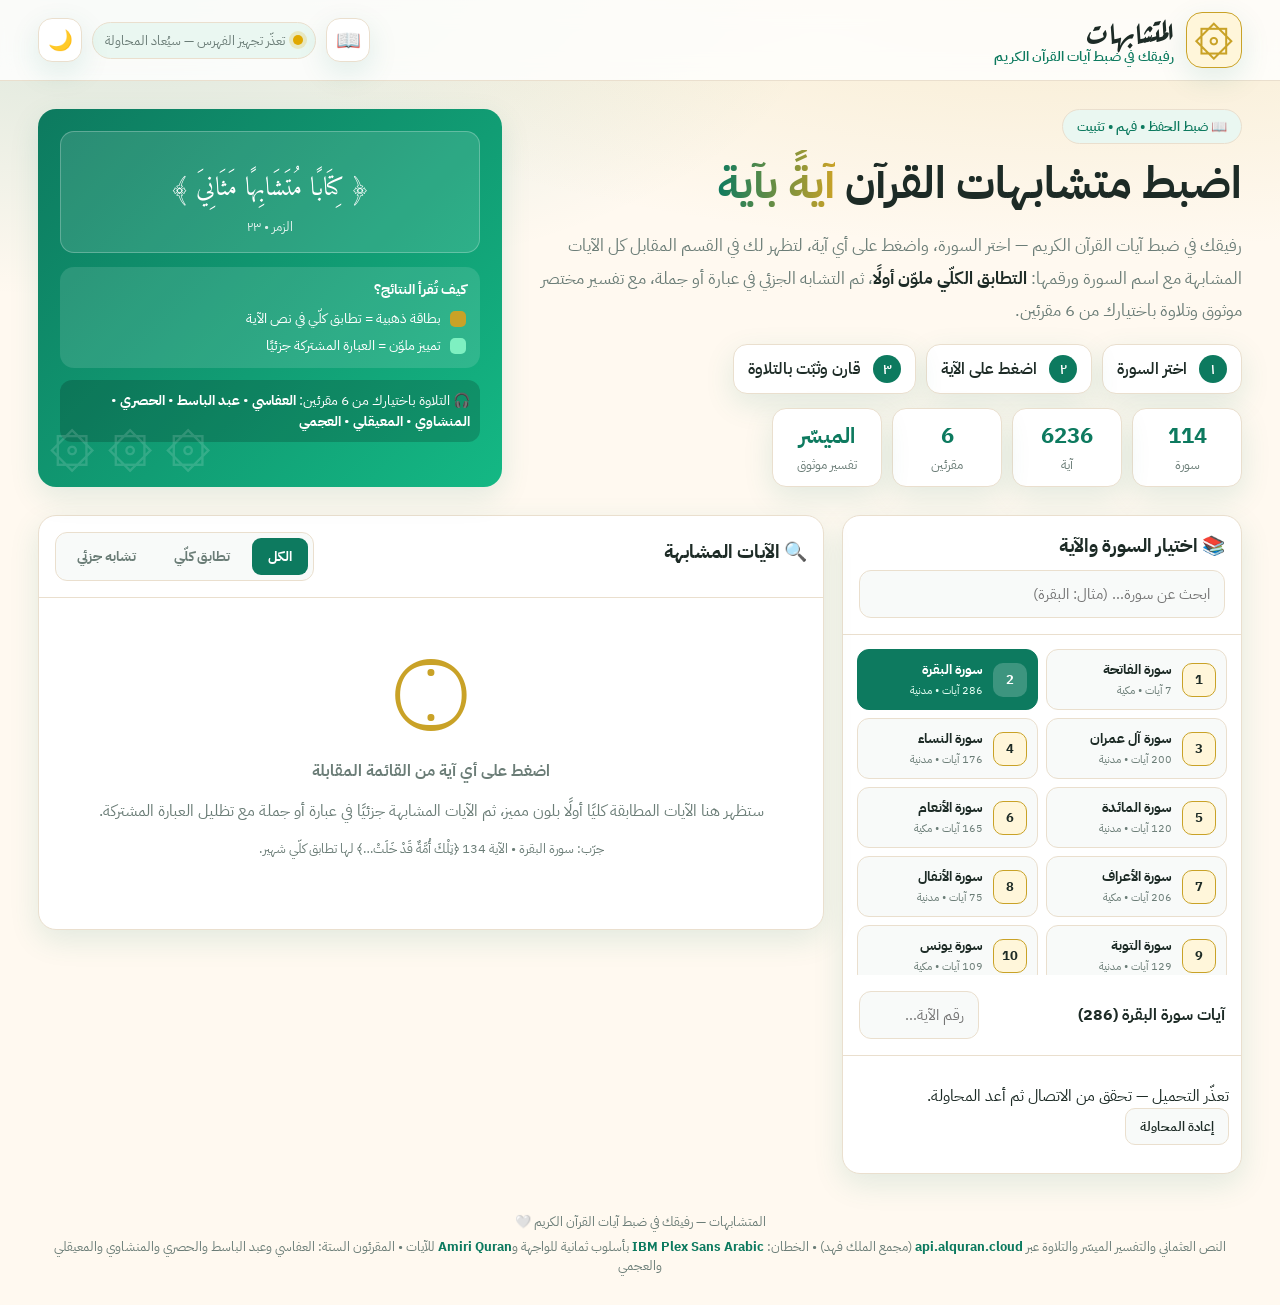
==== index.html @ 0a0112b9 "إضافة ملف manifeste للتثبيت على الهاتف (PWA) ودون Service Worker" ====
<!DOCTYPE html>
<html lang="ar" dir="rtl" data-theme="light">
<head>
<meta charset="UTF-8" />
<meta name="viewport" content="width=device-width, initial-scale=1.0" />
<title>المتشابهات | رفيقك في ضبط آيات القرآن الكريم</title>
<meta name="description" content="المتشابهات — رفيقك في ضبط آيات القرآن الكريم. اختر السورة والآية لعرض الآيات المتشابهة كليًا وجزئيًا مع التفسير المختصر والتلاوة." />
<link rel="preconnect" href="https://fonts.googleapis.com" />
<link rel="preconnect" href="https://fonts.gstatic.com" crossorigin />
<link href="https://fonts.googleapis.com/css2?family=IBM+Plex+Sans+Arabic:wght@300;400;500;600;700&family=Amiri+Quran&family=Aref+Ruqaa:wght@400;700&display=swap" rel="stylesheet" />
<link rel="stylesheet" href="styles.css" />
<link rel="icon" href="data:image/svg+xml,<svg xmlns='http://www.w3.org/2000/svg' viewBox='0 0 100 100'><text y='.9em' font-size='90'>۞</text></svg>" />
<link rel="manifest" href="manifest.json" />
<meta name="apple-mobile-web-app-capable" content="yes" />
<meta name="apple-mobile-web-app-status-bar-style" content="default" />
<meta name="apple-mobile-web-app-title" content="المتشابهات" />
<link rel="apple-touch-icon" sizes="180x180" href="data:image/svg+xml,%3Csvg xmlns='http://www.w3.org/2000/svg' viewBox='0 0 180 180'%3E%3Crect width='180' height='180' fill='%23FFF9F0'/%3E%3Ctext x='50%25' y='50%25' font-size='90' text-anchor='middle' dominant-baseline='central' fill='%230D7A5F' font-family='Amiri Quran, serif'%3E%D8%B5%D9%84%D9%89%3C/text%3E%3C/svg%3E" />
</head>
<body>

<header class="topbar">
  <div class="container topbar-inner">
    <div class="brand">
      <span class="brand-mark">۞</span>
      <div>
        <h1 class="brand-name">المتشابهات</h1>
        <p class="brand-tag">رفيقك في ضبط آيات القرآن الكريم</p>
      </div>
    </div>
    <div class="topbar-actions">
      <div class="dropdown">
        <button class="btn-icon dropdown-btn" aria-label="التفاسير" title="التفاسير">📖</button>
        <div class="dropdown-content">
          <a href="tafsir.html?tafsir=saadi" class="dropdown-item">📘 تفسير السعدي</a>
          <a href="tafsir.html?tafsir=baghawi" class="dropdown-item">📗 تفسير البغوي</a>
        </div>
      </div>
      <span id="corpusStatus" class="corpus-status" title="حالة فهرس المتشابهات">
        <span class="dot"></span><span id="corpusStatusText">جاري تجهيز الفهرس…</span>
      </span>
      <button id="themeToggle" class="btn-icon" aria-label="تبديل المظهر" title="ليلي / نهاري">
        <span id="themeIcon">🌙</span>
      </button>
    </div>
  </div>
</header>

<section class="hero">
  <div class="container hero-inner">
    <div class="hero-text">
      <span class="pill">📖 ضبط الحفظ • فهم • تثبيت</span>
      <h2>اضبط متشابهات القرآن <span class="grad">آيةً بآية</span></h2>
      <p class="hero-sub">رفيقك في ضبط آيات القرآن الكريم — اختر السورة، واضغط على أي آية، لتظهر لك في القسم المقابل كل الآيات المشابهة مع اسم السورة ورقمها: <b>التطابق الكلّي ملوّن أولًا</b>، ثم التشابه الجزئي في عبارة أو جملة، مع تفسير مختصر موثوق وتلاوة باختيارك من 6 مقرئين.</p>
      <div class="hero-steps">
        <div class="step"><span>١</span> اختر السورة</div>
        <div class="step"><span>٢</span> اضغط على الآية</div>
        <div class="step"><span>٣</span> قارن وثبّت بالتلاوة</div>
      </div>
      <div class="hero-stats">
        <div><b>114</b><small>سورة</small></div>
        <div><b>6236</b><small>آية</small></div>
        <div><b>6</b><small>مقرئين</small></div>
        <div><b>الميسّر</b><small>تفسير موثوق</small></div>
      </div>
    </div>
    <div class="hero-card">
      <div class="orn">﴿ كِتَابًا مُتَشَابِهًا مَثَانِيَ ﴾<small>الزمر • ٢٣</small></div>
      <div class="hero-hint">
        <b>كيف تُقرأ النتائج؟</b>
        <ul>
          <li><i class="lg-full"></i> بطاقة ذهبية = تطابق كلّي في نص الآية</li>
          <li><i class="lg-part"></i> تمييز ملوّن = العبارة المشتركة جزئيًا</li>
        </ul>
      </div>
      <div class="reciters-note">🎧 التلاوة باختيارك من 6 مقرئين: <b>العفاسي</b> • <b>عبد الباسط</b> • <b>الحصري</b> • <b>المنشاوي</b> • <b>المعيقلي</b> • <b>العجمي</b></div>
    </div>
  </div>
</section>

<main class="container layout">
  <!-- قسم الاختيار -->
  <aside class="panel select-panel">
    <div class="panel-head">
      <h3>📚 اختيار السورة والآية</h3>
      <input id="surahSearch" type="search" placeholder="ابحث عن سورة… (مثال: البقرة)" aria-label="بحث عن سورة" />
    </div>
    <div id="surahGrid" class="surah-grid" role="listbox" aria-label="السور"></div>
    <div class="ayah-head">
      <h4 id="ayahHeadTitle">آيات السورة</h4>
      <input id="ayahSearch" type="number" min="1" placeholder="رقم الآية…" aria-label="انتقال لرقم آية" />
    </div>
    <div id="ayahList" class="ayah-list"><p class="empty">اختر سورة لعرض آياتها…</p></div>
  </aside>

  <!-- القسم المقابل: النتائج -->
  <section class="panel result-panel">
    <div id="selectedCard" class="selected-card hidden"></div>

    <div class="result-head">
      <h3>🔍 الآيات المشابهة <small id="resultCount"></small></h3>
      <div class="tabs" role="tablist">
        <button class="tab active" data-filter="all">الكل</button>
        <button class="tab" data-filter="full">تطابق كلّي</button>
        <button class="tab" data-filter="partial">تشابه جزئي</button>
      </div>
    </div>

    <div id="loadingSimilar" class="loading hidden"><span class="spinner"></span> جاري استخراج المتشابهات…</div>

    <div id="emptyResult" class="empty-result">
      <div class="empty-art">۝</div>
      <p><b>اضغط على أي آية من القائمة المقابلة</b></p>
      <p class="muted">ستظهر هنا الآيات المطابقة كليًا أولًا بلون مميز، ثم الآيات المشابهة جزئيًا في عبارة أو جملة مع تظليل العبارة المشتركة.</p>
      <p class="muted small">جرّب: سورة البقرة • الآية 134 ﴿تِلْكَ أُمَّةٌ قَدْ خَلَتْ…﴾ لها تطابق كلّي شهير.</p>
    </div>

    <div id="fullSection" class="hidden">
      <h4 class="sec-title full">✦ تطابق كلّي <span id="fullCount" class="badge"></span></h4>
      <p class="sec-desc">آيات مطابقة تمامًا للآية المقصودة — انتبه لمواضعها (اسم السورة ورقم الآية).</p>
      <div id="fullList" class="cards"></div>
    </div>

    <div id="partialSection" class="hidden">
      <h4 class="sec-title part">◈ تشابه جزئي في عبارة أو جملة <span id="partialCount" class="badge"></span></h4>
      <p class="sec-desc">آيات تشترك مع الآية المقصودة في عبارة أو جملة — العبارة المشتركة <mark>مظللة بلون</mark>.</p>
      <div id="partialList" class="cards"></div>
    </div>
  </section>
</main>

<footer>
  <div class="container foot">
    <div>المتشابهات — رفيقك في ضبط آيات القرآن الكريم 🤍</div>
    <div class="sources">النص العثماني والتفسير الميسّر والتلاوة عبر <b>api.alquran.cloud</b> (مجمع الملك فهد) • الخطان: <b>IBM Plex Sans Arabic</b> بأسلوب ثمانية للواجهة و<b>Amiri Quran</b> للآيات • المقرئون الستة: العفاسي وعبد الباسط والحصري والمنشاوي والمعيقلي والعجمي</div>
  </div>
</footer>

<script src="app.js"></script>
</body>
</html>
---- styles.css ----
*{box-sizing:border-box}
:root{
  --radius:18px;
  --shadow:0 10px 30px rgba(13,122,95,.12);
}
html[data-theme="light"]{
  --bg:#FFF9F0; --bg2:#FFF3E0; --card:#FFFFFF; --card2:#F8FAF9;
  --text:#1d2b26; --muted:#6b7d77; --border:#eadfce;
  --primary:#0D7A5F; --primary2:#0a5f4b; --gold:#C9A227; --goldbg:#FFF6DA;
  --full-bg:linear-gradient(135deg,#FFF6DA,#FFEFC2); --full-border:#C9A227;
  --part-bg:#EFFAF6; --mark:#FFE08A; --mark-part:#BDEFD9;
  --hero1:#0D7A5F; --hero2:#14b884; --chip:#EAF7F1;
  --audio:#F1F8F5;
}
html[data-theme="dark"]{
  --bg:#0B1420; --bg2:#0F1D2E; --card:#142536; --card2:#0F1D2E;
  --text:#EDF4F0; --muted:#9DB4AA; --border:#234052;
  --primary:#2DD4A7; --primary2:#5EEABB; --gold:#E8C547; --goldbg:#2a2410;
  --full-bg:linear-gradient(135deg,#2b250f,#3a3013); --full-border:#E8C547;
  --part-bg:#10262b; --mark:#6b5a17; --mark-part:#134e3c;
  --hero1:#0e2a24; --hero2:#134e3c; --chip:#142c28;
  --audio:#0d1d29;
  --shadow:0 10px 30px rgba(0,0,0,.45);
}
html,body{margin:0;padding:0}
body{
  font-family:"IBM Plex Sans Arabic",system-ui,Tahoma,sans-serif;
  background:var(--bg); color:var(--text);
  background-image:radial-gradient(900px 300px at 85% -50px, rgba(201,162,39,.18), transparent),
                   radial-gradient(700px 300px at 10% 0, rgba(13,122,95,.15), transparent);
  min-height:100vh;
}
.container{max-width:1240px;margin:0 auto;padding:0 18px}
.quran{font-family:"Amiri Quran",serif;line-height:2.1}

/* Topbar */
.topbar{position:sticky;top:0;z-index:50;backdrop-filter:blur(12px);
  background:color-mix(in srgb, var(--card) 82%, transparent);
  border-bottom:1px solid var(--border)}
.topbar-inner{display:flex;align-items:center;justify-content:space-between;padding:12px 18px;gap:12px}
.brand{display:flex;align-items:center;gap:12px}
.brand-mark{font-size:38px;color:var(--gold);line-height:1;
  width:56px;height:56px;display:grid;place-items:center;border-radius:16px;
  background:var(--goldbg);border:1px solid var(--full-border);box-shadow:var(--shadow)}
.brand-name{margin:0;font-family:"Aref Ruqaa",serif;font-size:30px;line-height:1}
.brand-tag{margin:2px 0 0;color:var(--primary);font-weight:600;font-size:14px}
.topbar-actions{display:flex;align-items:center;gap:10px}
.corpus-status{display:flex;align-items:center;gap:8px;font-size:13px;color:var(--muted);
  background:var(--chip);border:1px solid var(--border);padding:8px 12px;border-radius:999px}
.corpus-status .dot{width:10px;height:10px;border-radius:50%;background:#e0a800;box-shadow:0 0 0 4px rgba(224,168,0,.2);animation:pulse 1.4s infinite}
.corpus-status.ready .dot{background:#16a34a;box-shadow:0 0 0 4px rgba(22,163,74,.2);animation:none}
@keyframes pulse{50%{opacity:.4}}
.btn-icon{border:1px solid var(--border);background:var(--card);color:var(--text);
  width:44px;height:44px;border-radius:14px;font-size:20px;cursor:pointer;box-shadow:var(--shadow)}
.btn-icon:hover{transform:translateY(-1px)}

/* قائمة التفاسير المنسدلة */
.dropdown{position:relative;display:inline-block}
.dropdown-content{display:none;position:absolute;right:0;top:100%;background:var(--card);
  border:1px solid var(--border);border-radius:14px;box-shadow:var(--shadow);
  min-width:160px;z-index:100;padding:8px;gap:6px;flex-direction:column}
.dropdown-content a{display:flex;align-items:center;gap:10px;padding:10px 14px;
  color:var(--text);text-decoration:none;font-size:15px;border-radius:10px;
  transition:.15s;font-family:inherit}
.dropdown-content a:hover{background:var(--chip);color:var(--primary)}
.dropdown:hover .dropdown-content{display:flex}
.dropdown-btn{position:relative}

@media (max-width:480px){
  .dropdown-content{min-width:140px}
  .dropdown-content a{font-size:14px;padding:8px 10px}
}

/* Hero */
.hero{padding:28px 0 10px}
.hero-inner{display:grid;grid-template-columns:1.4fr .9fr;gap:18px;align-items:stretch}
.hero-text h2{font-size:clamp(28px,4vw,44px);margin:10px 0;line-height:1.35}
.grad{background:linear-gradient(90deg,var(--primary),var(--gold));-webkit-background-clip:text;background-clip:text;color:transparent}
.pill{display:inline-block;background:var(--chip);border:1px solid var(--border);color:var(--primary);
  padding:7px 14px;border-radius:999px;font-size:13px;font-weight:600}
.hero-sub{color:var(--muted);font-size:17px;line-height:1.9}
.hero-sub b{color:var(--text)}
.hero-steps{display:flex;gap:10px;flex-wrap:wrap;margin:14px 0}
.step{background:var(--card);border:1px solid var(--border);border-radius:14px;padding:10px 14px;font-weight:600;box-shadow:var(--shadow)}
.step span{background:var(--primary);color:#fff;width:28px;height:28px;display:inline-grid;place-items:center;border-radius:50%;margin-left:8px;font-size:14px}
.hero-stats{display:flex;gap:10px;flex-wrap:wrap}
.hero-stats div{background:var(--card);border:1px solid var(--border);border-radius:14px;padding:10px 18px;text-align:center;min-width:110px;box-shadow:var(--shadow)}
.hero-stats b{display:block;font-size:22px;color:var(--primary)}
.hero-stats small{color:var(--muted)}
.hero-card{background:linear-gradient(135deg,var(--hero1),var(--hero2));color:#fff;border-radius:var(--radius);
  padding:22px;position:relative;overflow:hidden;box-shadow:var(--shadow)}
.hero-card::after{content:"۞ ۞ ۞";position:absolute;left:10px;bottom:6px;opacity:.15;font-size:44px}
.orn{font-family:"Amiri Quran",serif;font-size:26px;text-align:center;background:rgba(255,255,255,.12);
  border:1px solid rgba(255,255,255,.25);border-radius:14px;padding:16px}
.orn small{display:block;font-family:"IBM Plex Sans Arabic";font-size:13px;opacity:.85;margin-top:6px}
.hero-hint{margin-top:14px;background:rgba(255,255,255,.12);border-radius:14px;padding:12px 14px;font-size:14px}
.hero-hint ul{margin:8px 0 0;padding:0;list-style:none;display:grid;gap:6px}
.lg-full,.lg-part{display:inline-block;width:16px;height:16px;border-radius:5px;vertical-align:middle;margin-left:6px}
.lg-full{background:var(--gold)} .lg-part{background:#7ef0c1}
.reciters-note{margin-top:12px;font-size:14px;background:rgba(0,0,0,.18);padding:10px;border-radius:12px}

/* Layout */
.layout{display:grid;grid-template-columns:400px 1fr;gap:18px;padding:18px;align-items:start}
.panel{background:var(--card);border:1px solid var(--border);border-radius:var(--radius);box-shadow:var(--shadow);overflow:hidden}
.panel-head,.ayah-head,.result-head{padding:16px;border-bottom:1px solid var(--border)}
.panel-head h3,.result-head h3,.ayah-head h4{margin:0 0 10px}
#surahSearch,#ayahSearch{width:100%;padding:12px 14px;border-radius:12px;border:1px solid var(--border);
  background:var(--card2);color:var(--text);font-family:inherit;font-size:15px}
#surahSearch:focus,#ayahSearch:focus{outline:2px solid var(--primary)}
.surah-grid{display:grid;grid-template-columns:1fr 1fr;gap:8px;padding:14px;max-height:340px;overflow:auto}
.surah-btn{display:flex;align-items:center;gap:10px;border:1px solid var(--border);background:var(--card2);
  border-radius:12px;padding:9px 10px;cursor:pointer;font-family:inherit;color:var(--text);text-align:right;transition:.15s}
.surah-btn:hover{border-color:var(--primary);transform:translateY(-1px)}
.surah-btn.active{background:var(--primary);color:#fff;border-color:var(--primary)}
.surah-btn.active small{color:#e6fff4}
.surah-num{background:var(--goldbg);border:1px solid var(--full-border);color:var(--text);
  min-width:34px;height:34px;border-radius:10px;display:grid;place-items:center;font-weight:700;font-size:13px}
.surah-btn.active .surah-num{background:rgba(255,255,255,.2);color:#fff;border-color:transparent}
.surah-btn b{font-size:14px;display:block} .surah-btn small{color:var(--muted);font-size:11px}
.ayah-head{display:flex;gap:10px;align-items:center;justify-content:space-between}
.ayah-head h4{margin:0} #ayahSearch{width:120px}
.ayah-list{max-height:520px;overflow:auto;padding:12px;display:grid;gap:8px}
.ayah-item{border:1px solid var(--border);background:var(--card2);border-radius:12px;padding:10px 12px;cursor:pointer;transition:.15s}
.ayah-item:hover{border-color:var(--primary)}
.ayah-item.active{border:2px solid var(--primary);background:var(--part-bg)}
.ayah-item .n{font-size:12px;font-weight:700;color:var(--primary);background:var(--chip);border-radius:999px;padding:2px 10px;margin-left:8px}
.ayah-item .t{font-family:"Amiri Quran",serif;font-size:18px;line-height:2}

/* Result */
.result-panel{padding-bottom:18px}
.selected-card{margin:16px;border-radius:16px;border:2px solid var(--primary);overflow:hidden}
.selected-card.hidden{display:none}
.sel-top{background:linear-gradient(135deg,var(--primary),var(--primary2));color:#fff;padding:14px 18px;display:flex;justify-content:space-between;align-items:center;gap:10px;flex-wrap:wrap}
html[data-theme="dark"] .sel-top{color:#06251d}
.sel-top h3{margin:0;font-size:18px}
.sel-badges{display:flex;gap:8px;flex-wrap:wrap}
.sel-badges span{background:rgba(255,255,255,.22);padding:4px 12px;border-radius:999px;font-size:13px;font-weight:600}
.sel-text{padding:20px;font-size:26px;text-align:center;background:var(--goldbg)}
.sel-text mark{background:var(--mark);padding:0 6px;border-radius:6px}
.sel-audio{display:grid;gap:10px;padding:14px;background:var(--card)}
.reciter-box audio{width:100%;height:38px}
.reciter-pick{display:flex;align-items:center;gap:10px;font-weight:700;font-size:14px;color:var(--primary);flex-wrap:wrap}
.reciter-select{font-family:inherit;font-size:14px;font-weight:600;color:var(--text);
  background:var(--audio);border:1px solid var(--border);border-radius:10px;padding:9px 12px;cursor:pointer;max-width:100%}
.reciter-select:focus{outline:2px solid var(--primary)}
.audio-box{display:none}
.audio-box.show{display:grid;gap:8px}
.reciter{background:var(--audio);border:1px solid var(--border);border-radius:12px;padding:10px}
.reciter b{font-size:13px;display:block;margin-bottom:6px;color:var(--primary)}
.reciter audio{width:100%;height:36px}
.tafsir{margin:0 14px 14px;background:var(--part-bg);border:1px solid var(--border);border-right:4px solid var(--primary);border-radius:12px;padding:12px 14px;font-size:15px;line-height:1.9}
.tafsir b{color:var(--primary)}
.sel-actions{display:flex;gap:8px;padding:0 14px 14px}
.mini-btn{border:1px solid var(--border);background:var(--card2);color:var(--text);border-radius:10px;padding:8px 14px;cursor:pointer;font-family:inherit;font-size:13px;font-weight:600}
.mini-btn:hover{border-color:var(--primary)}

.result-head{display:flex;align-items:center;justify-content:space-between;gap:10px;flex-wrap:wrap}
.result-head small{color:var(--muted)}
.tabs{display:flex;gap:6px;background:var(--card2);padding:5px;border-radius:12px;border:1px solid var(--border)}
.tab{border:0;background:transparent;color:var(--muted);padding:8px 16px;border-radius:9px;cursor:pointer;font-family:inherit;font-weight:700;font-size:14px}
.tab.active{background:var(--primary);color:#fff}
.loading{display:flex;align-items:center;gap:10px;justify-content:center;padding:26px;color:var(--muted)}
.loading.hidden{display:none}
.spinner{width:22px;height:22px;border:3px solid var(--border);border-top-color:var(--primary);border-radius:50%;animation:spin 1s linear infinite}
@keyframes spin{to{transform:rotate(360deg)}}
.empty-result{text-align:center;padding:40px 20px;color:var(--muted)}
.empty-result.hidden{display:none}
.empty-art{font-size:70px;color:var(--gold)}
.muted{color:var(--muted)} .small{font-size:13px}
.sec-title{margin:18px 16px 4px;font-size:18px;display:flex;align-items:center;gap:10px}
.sec-title.full{color:var(--gold)} .sec-title.part{color:var(--primary)}
.badge{background:var(--primary);color:#fff;font-size:12px;border-radius:999px;padding:3px 12px}
.sec-title.full .badge{background:var(--gold);color:#3d2f00}
.sec-desc{margin:0 16px 10px;color:var(--muted);font-size:14px}
.sec-desc mark{background:var(--mark-part);padding:0 6px;border-radius:5px}
.cards{display:grid;gap:12px;padding:0 16px}
.hidden{display:none!important}
.card{border-radius:14px;padding:14px;border:1px solid var(--border);background:var(--card2)}
.card.full{background:var(--full-bg);border:2px solid var(--full-border);box-shadow:0 6px 20px rgba(201,162,39,.25)}
.card.part{border-right:4px solid var(--primary)}
.card-top{display:flex;justify-content:space-between;align-items:center;gap:8px;flex-wrap:wrap;margin-bottom:8px}
.surah-tag{font-weight:700;font-size:14px;background:var(--chip);border:1px solid var(--border);padding:5px 12px;border-radius:999px}
.card.full .surah-tag{background:rgba(255,255,255,.6);border-color:var(--full-border)}
.match-tag{font-size:12px;font-weight:700;padding:4px 12px;border-radius:999px}
.match-tag.f{background:var(--gold);color:#3d2f00}
.match-tag.p{background:var(--primary);color:#fff}
html[data-theme="dark"] .match-tag.p{color:#06251d}
.card-text{font-family:"Amiri Quran",serif;font-size:21px;line-height:2.1;margin:6px 0}
.card-text mark{background:var(--mark);border-radius:6px;padding:0 5px}
.card.part .card-text mark{background:var(--mark-part)}
.phrase{font-size:13px;color:var(--muted);background:var(--card);border:1px dashed var(--border);border-radius:10px;padding:8px 12px;margin:8px 0}
.phrase b{color:var(--primary)}
.sim-bar{height:8px;background:var(--border);border-radius:99px;overflow:hidden;margin:8px 0}
.sim-bar i{display:block;height:100%;background:linear-gradient(90deg,var(--primary),var(--gold));border-radius:99px}
.card-foot{display:flex;gap:8px;flex-wrap:wrap;margin-top:10px}
.card-foot audio{flex:1;min-width:200px;height:36px}
.tafsir-box{display:none;margin-top:10px;background:var(--card);border:1px solid var(--border);border-radius:10px;padding:10px 12px;font-size:14px;line-height:1.9}
.tafsir-box.show{display:block}
footer{margin:20px 0 30px;color:var(--muted);font-size:13px;text-align:center}
.foot{display:grid;gap:6px}
.sources b{color:var(--primary)}
::-webkit-scrollbar{width:9px;height:9px}
::-webkit-scrollbar-thumb{background:var(--primary);border-radius:99px;opacity:.6}
::-webkit-scrollbar-track{background:transparent}

@media (max-width:980px){
  .hero-inner{grid-template-columns:1fr}
  .layout{grid-template-columns:1fr}
  .sel-audio{grid-template-columns:1fr}
  .surah-grid{grid-template-columns:1fr 1fr}
}

/* ===== صفحة التفسير الميسر ===== */
.tafsir-content{padding:0 16px 16px;display:flex;flex-direction:column;gap:14px}
.tafsir-header{display:flex;justify-content:space-between;align-items:center;gap:10px;flex-wrap:wrap;margin-bottom:8px}
.tafsir-header h3{margin:0;font-size:17px;color:var(--primary)}
.tafsir-quran-text{font-family:"Amiri Quran",serif;font-size:24px;line-height:2.1;text-align:center;background:var(--goldbg);border:1px solid var(--full-border);border-radius:14px;padding:20px;margin:10px 0;box-shadow:var(--shadow)}
.tafsir-quran-text mark{background:var(--mark);border-radius:6px;padding:0 5px}
.tafsir-section{background:var(--card2);border:1px solid var(--border);border-radius:14px;padding:16px}
.tafsir-section h4{margin:0 0 10px;font-size:16px;display:flex;align-items:center;gap:8px}
.tafsir-section h4::before{content:"";width:8px;height:24px;background:var(--primary);border-radius:4px}
.tafsir-text{font-size:16px;line-height:2;color:var(--text)}
.tafsir-text b{color:var(--primary)}
.tafsir-loading{display:flex;align-items:center;gap:8px;color:var(--muted);font-size:14px;padding:20px;text-align:center}
.tafsir-error{color:#c7564f;font-size:14px;padding:20px;text-align:center;background:rgba(199,86,79,.1);border-radius:10px;border:1px solid rgba(199,86,79,.3)}
@media (max-width:980px){
  .tafsir-quran-text{font-size:20px;padding:16px}
}

/* ===== صفحة المتشابهات اللفظية ===== */
.lafziya-layout{display:grid;grid-template-columns:300px 1fr;gap:18px;padding:18px;align-items:start}
.controls-panel{background:var(--card);border:1px solid var(--border);border-radius:var(--radius);box-shadow:var(--shadow);overflow:hidden;display:flex;flex-direction:column;gap:14px;padding:16px;position:sticky;top:80px}
.controls-panel h3{margin:0 0 8px;font-size:17px;display:flex;align-items:center;gap:8px}
.controls-panel .section-sub{font-size:13px;color:var(--muted);line-height:1.6;margin-bottom:4px}
.source-notice{background:var(--goldbg);border:1px solid var(--full-border);color:#5d4a00;border-radius:12px;padding:14px 16px;margin:16px 16px 0;font-size:14px;line-height:1.8}
.source-notice b{color:#3d2f00}
.source-notice p{margin:6px 0 0}
.categories{display:flex;flex-wrap:wrap;gap:8px}
.cat-btn{border:1px solid var(--border);background:var(--card2);color:var(--text);border-radius:10px;padding:7px 14px;cursor:pointer;font-family:inherit;font-size:13px;font-weight:600;white-space:nowrap}
.cat-btn.active{background:var(--primary);color:#fff;border-color:var(--primary)}
.cards-grid{display:grid;gap:14px;padding:0 16px 16px}
.lafz-card{border-radius:14px;padding:16px;border:1px solid var(--border);background:var(--card2)}
.lafz-card .card-head{display:flex;justify-content:space-between;align-items:flex-start;gap:10px;flex-wrap:wrap;margin-bottom:10px}
.lafz-title{font-weight:700;font-size:16px;color:var(--primary);line-height:1.4}
.lafz-cat{font-size:12px;padding:4px 10px;border-radius:999px;background:var(--chip);border:1px solid var(--border);color:var(--muted);white-space:nowrap}
.lafz-verses{font-size:13px;color:var(--muted);margin-bottom:8px;background:var(--chip);border:1px solid var(--border);border-radius:10px;padding:6px 10px;display:inline-block}
.lafz-text{font-family:"Amiri Quran",serif;font-size:20px;line-height:2;margin:10px 0}
.lafz-text mark{background:var(--mark);border-radius:6px;padding:0 5px}
.diff-box{background:var(--card);border:1px solid var(--border);border-radius:10px;padding:12px;margin-top:10px}
.diff-box b{color:var(--primary)}
.diff-item{margin:6px 0;font-size:14px;line-height:1.7}
.diff-note{font-size:13px;color:var(--muted);margin-top:8px;border-top:1px dashed var(--border);padding-top:8px}
.source-box{margin-top:10px;font-size:12px;color:var(--muted);background:var(--chip);border:1px solid var(--border);border-radius:10px;padding:8px 12px;line-height:1.6}
.source-box b{color:var(--primary)}
.empty-lafz{text-align:center;padding:50px 20px;color:var(--muted)}
.empty-lafz .empty-art{font-size:70px;color:var(--gold);display:block;margin-bottom:12px}
#lafziyaCount{font-size:14px;color:var(--muted);padding:0 16px 10px}

@media (max-width:980px){
  .lafziya-layout{grid-template-columns:1fr}
  .controls-panel{position:static;top:auto}
}
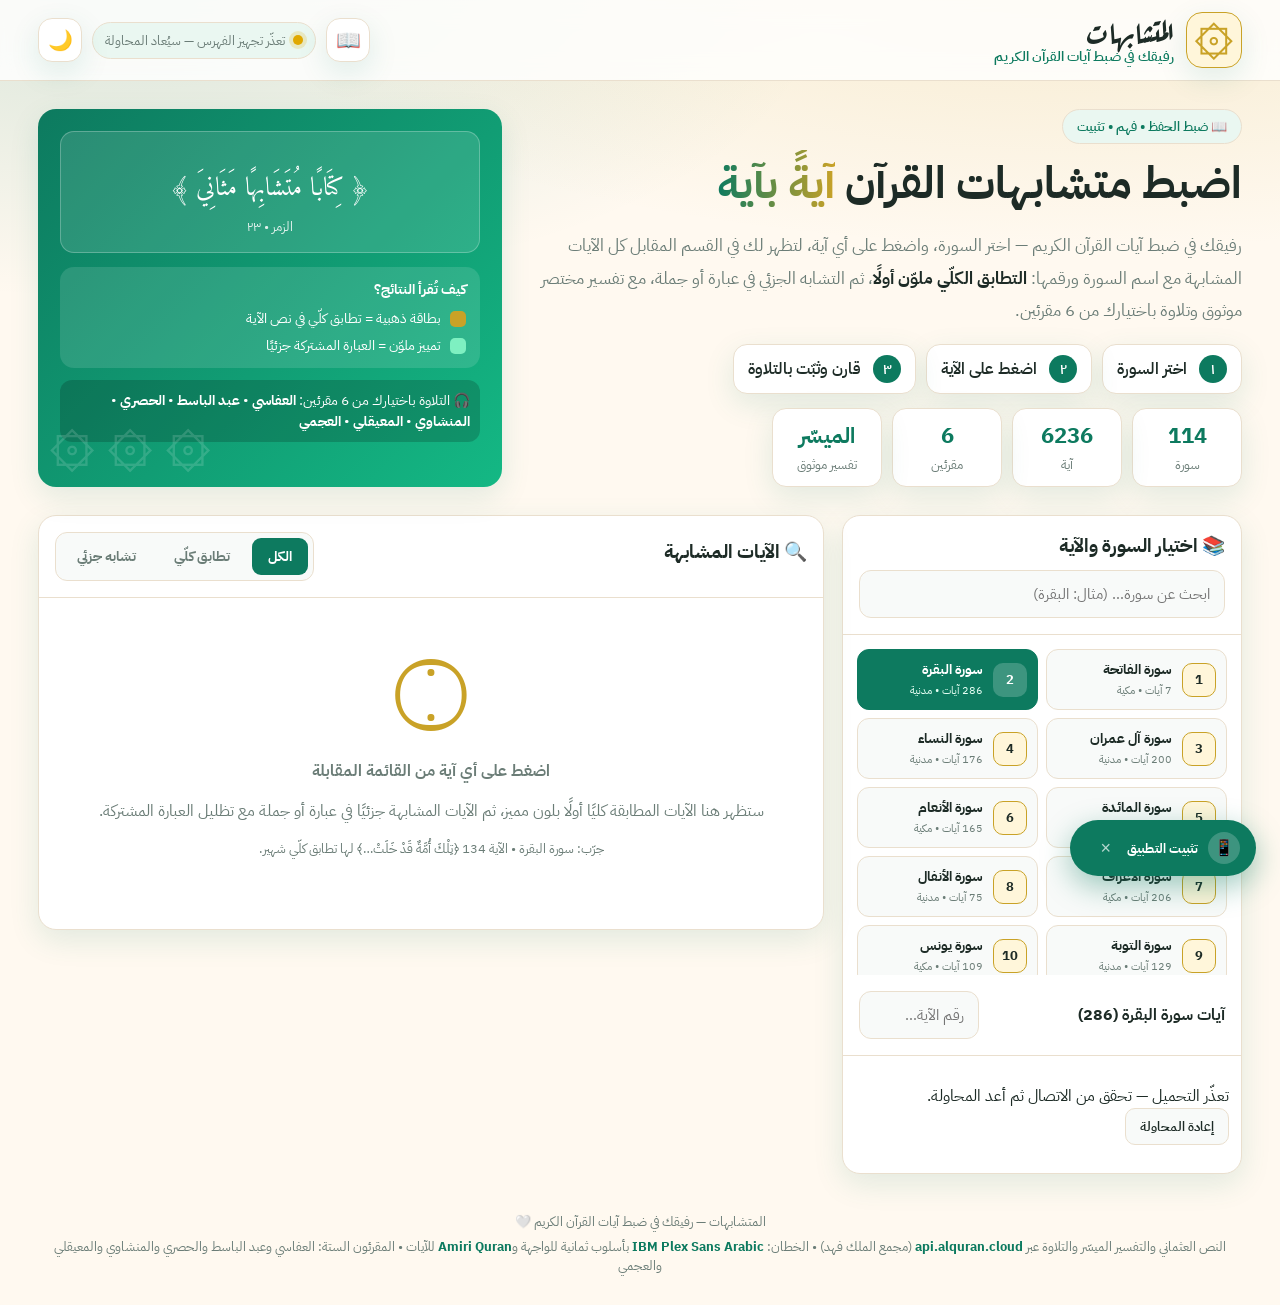
==== commit 0451e703: "تحويل إشعار التثبيت إلى شارة منبثقة (Badge) مع pop-up التفاصيل" ====
--- a/index.html
+++ b/index.html
@@ -11,7 +11,7 @@
 <link rel="stylesheet" href="styles.css" />
 <link rel="icon" href="data:image/svg+xml,<svg xmlns='http://www.w3.org/2000/svg' viewBox='0 0 100 100'><text y='.9em' font-size='90'>۞</text></svg>" />
 <link rel="manifest" href="manifest.json" />
-<meta name="apple-mobile-web-app-capable" content="yes" />
+<meta name="mobile-web-app-capable" content="yes" />
 <meta name="apple-mobile-web-app-status-bar-style" content="default" />
 <meta name="apple-mobile-web-app-title" content="المتشابهات" />
 <link rel="apple-touch-icon" sizes="180x180" href="data:image/svg+xml,%3Csvg xmlns='http://www.w3.org/2000/svg' viewBox='0 0 180 180'%3E%3Crect width='180' height='180' fill='%23FFF9F0'/%3E%3Ctext x='50%25' y='50%25' font-size='90' text-anchor='middle' dominant-baseline='central' fill='%230D7A5F' font-family='Amiri Quran, serif'%3E%D8%B5%D9%84%D9%89%3C/text%3E%3C/svg%3E" />
@@ -136,5 +136,96 @@
 </footer>
 
 <script src="app.js"></script>
+<script>
+  /* تسجيل عامل الخدمة بشرط: ليس في التطوير، ليس داخل iframe */
+  if ("serviceWorker" in navigator && window.location.protocol !== "localhost:" && window.self === window.top) {
+    navigator.serviceWorker.register("./sw.js", { scope: "./" })
+      .then((registration) => {
+        console.log("Service Worker registered:", registration.scope);
+      })
+      .catch((error) => {
+        console.log("Service Worker registration failed:", error);
+      });
+  }
+
+  /* إشعار تثبيت التطبيق (PWA Install Badge) */
+  let deferredInstallPrompt = null;
+
+  const installBadge = document.createElement("div");
+  installBadge.className = "install-badge";
+  installBadge.innerHTML = `
+    <div class="install-badge-icon">📱</div>
+    <div class="install-badge-text">تثبيت التطبيق</div>
+    <button class="close-badge" id="closeBadgeBtn">×</button>
+  `;
+  document.body.appendChild(installBadge);
+
+  const installPopup = document.createElement("div");
+  installPopup.className = "install-popup";
+  installPopup.innerHTML = `
+    <div class="install-popup-content">
+      <div class="install-popup-icon">📱</div>
+      <div class="install-popup-text">
+        <h4>تثبيت تطبيق المتشابهات</h4>
+        <p>يمكنك تثبيت الموقع كتطبيق على هاتفك للوصول السريع دون الحاجة لفتح المتصفح.</p>
+      </div>
+      <div class="install-popup-actions">
+        <button class="install-btn" id="installAppBtn">تثبيت التطبيق</button>
+        <button class="close-install" id="closeInstallBtn">×</button>
+      </div>
+    </div>
+  `;
+  document.body.appendChild(installPopup);
+
+  const installBtn = document.getElementById("installAppBtn");
+  const closeBadgeBtn = document.getElementById("closeBadgeBtn");
+  const closeInstallBtn = document.getElementById("closeInstallBtn");
+
+  function showInstallBadge(){
+    if(localStorage.getItem("mutashabihat-install-dismissed") === "true") return;
+    installBadge.classList.remove("hidden");
+  }
+
+  window.addEventListener("beforeinstallprompt", (e)=>{
+    e.preventDefault();
+    deferredInstallPrompt = e;
+    showInstallBadge();
+  });
+
+  installBadge.addEventListener("click", (e)=>{
+    if(e.target.closest(".close-badge")) return;
+    installPopup.classList.toggle("hidden");
+  });
+
+  installBtn.addEventListener("click", async ()=>{
+    if(deferredInstallPrompt){
+      deferredInstallPrompt.prompt();
+      const { outcome } = await deferredInstallPrompt.userChoice;
+      if(outcome === "accepted"){
+        localStorage.setItem("mutashabihat-install-dismissed", "true");
+      }
+      deferredInstallPrompt = null;
+    }
+    installPopup.classList.add("hidden");
+    installBadge.classList.add("hidden");
+  });
+
+  closeBadgeBtn.addEventListener("click", (e)=>{
+    e.stopPropagation();
+    localStorage.setItem("mutashabihat-install-dismissed", "true");
+    installBadge.classList.add("hidden");
+    installPopup.classList.add("hidden");
+  });
+
+  closeInstallBtn.addEventListener("click", ()=>{
+    localStorage.setItem("mutashabihat-install-dismissed", "true");
+    installPopup.classList.add("hidden");
+  });
+
+  if(window.matchMedia("(display-mode: standalone)").matches){
+    localStorage.setItem("mutashabihat-install-dismissed", "true");
+    installBadge.classList.add("hidden");
+  }
+</script>
 </body>
 </html>
--- a/styles.css
+++ b/styles.css
@@ -210,6 +210,65 @@
   .surah-grid{grid-template-columns:1fr 1fr}
 }
 
+/* ===== إشعار تثبيت التطبيق ===== */
+.install-badge{
+  position:fixed;
+  bottom:24px;
+  right:24px;
+  background:var(--primary);
+  color:#fff;
+  border-radius:50px;
+  padding:12px 16px;
+  box-shadow:0 10px 30px rgba(13,122,95,.4);
+  z-index:1000;
+  display:none;
+  animation:slideInRight 0.4s ease-out;
+  cursor:pointer;
+  font-size:14px;
+  font-weight:700;
+  display:flex;
+  align-items:center;
+  gap:10px;
+}
+.install-badge.hidden{display:none!important}
+.install-badge-icon{width:32px;height:32px;border-radius:50%;background:rgba(255,255,255,.2);display:grid;place-items:center;font-size:16px;flex-shrink:0}
+.install-badge-text{font-size:13px;white-space:nowrap}
+.close-badge{background:none;border:none;color:rgba(255,255,255,.7);font-size:18px;padding:2px 6px;border-radius:50%;margin-left:8px;cursor:pointer;line-height:1}
+.close-badge:hover{background:rgba(255,255,255,.15);color:#fff}
+@keyframes slideInRight{from{transform:translateX(40px);opacity:0}to{transform:translateX(0);opacity:1}}
+
+/* pop-up التفاصيل عند الضغط على الشارة */
+.install-popup{
+  position:fixed;
+  bottom:80px;
+  right:24px;
+  background:var(--card);
+  border:1px solid var(--border);
+  border-radius:16px;
+  box-shadow:0 20px 40px rgba(0,0,0,.25);
+  padding:18px 20px;
+  z-index:999;
+  display:none;
+  animation:slideUp 0.4s ease-out;
+  min-width:260px;
+}
+.install-popup.hidden{display:none!important}
+.install-popup-content{display:flex;align-items:center;gap:12px}
+.install-popup-icon{width:44px;height:44px;border-radius:12px;background:var(--goldbg);border:1px solid var(--full-border);color:var(--primary);display:grid;place-items:center;font-size:22px;flex-shrink:0}
+.install-popup-text{flex:1;min-width:0}
+.install-popup-text h4{margin:0 0 4px;font-size:15px;color:var(--text)}
+.install-popup-text p{margin:0;color:var(--muted);font-size:13px;line-height:1.5}
+.install-popup-actions{display:flex;gap:10px;margin-top:14px}
+.install-btn{background:var(--primary);color:#fff;border:none;border-radius:10px;padding:10px 18px;font-weight:700;font-family:inherit;font-size:14px;cursor:pointer}
+.install-btn:hover{opacity:.9;transform:translateY(-1px)}
+.close-install{background:transparent;border:none;color:var(--muted);font-size:20px;cursor:padding;padding:4px 8px;border-radius:8px;line-height:1}
+.close-install:hover{background:var(--chip);color:var(--text)}
+@keyframes slideUp{from{transform:translateY(30px);opacity:0}to{transform:translateY(0);opacity:1}}
+@media (max-width:480px){
+  .install-badge{bottom:16px;right:16px;padding:10px 14px}
+  .install-popup{bottom:72px;right:16px;left:16px;min-width:auto}
+}
+
 /* ===== صفحة التفسير الميسر ===== */
 .tafsir-content{padding:0 16px 16px;display:flex;flex-direction:column;gap:14px}
 .tafsir-header{display:flex;justify-content:space-between;align-items:center;gap:10px;flex-wrap:wrap;margin-bottom:8px}
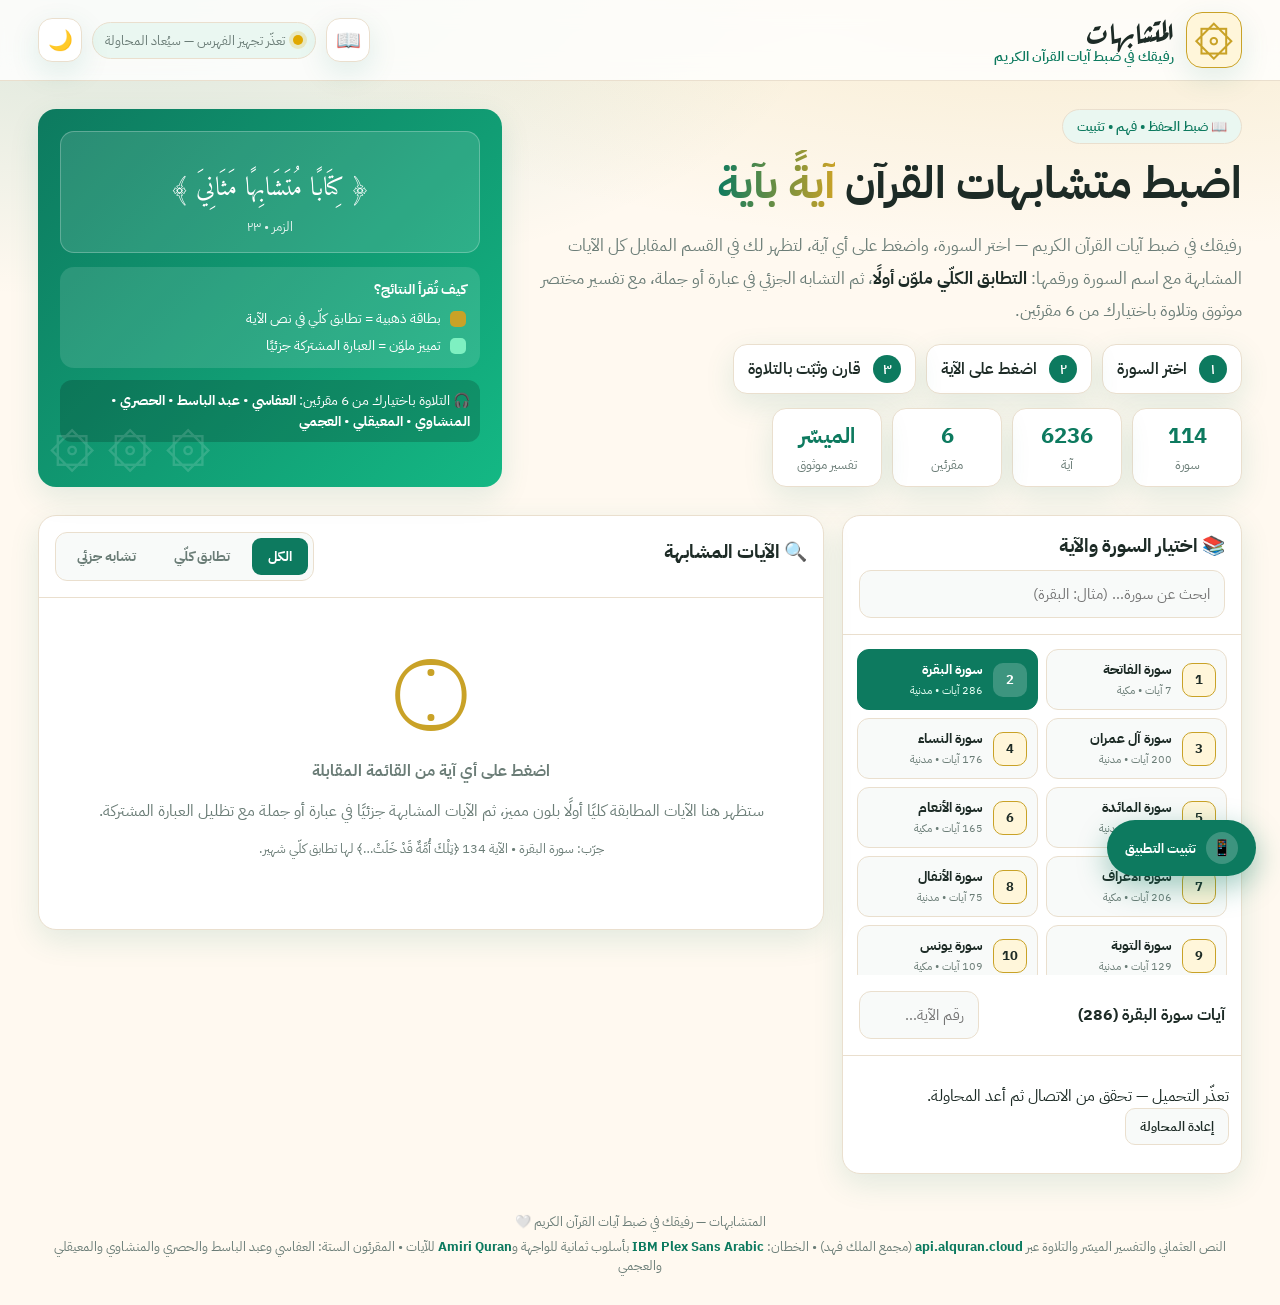
==== commit 274a24c2: "حذف pop-up التثبيت والاحتفاظ بالشارة المنبثقة مع التثبيت المباشر" ====
--- a/index.html
+++ b/index.html
@@ -156,30 +156,8 @@
   installBadge.innerHTML = `
     <div class="install-badge-icon">📱</div>
     <div class="install-badge-text">تثبيت التطبيق</div>
-    <button class="close-badge" id="closeBadgeBtn">×</button>
   `;
   document.body.appendChild(installBadge);
-
-  const installPopup = document.createElement("div");
-  installPopup.className = "install-popup";
-  installPopup.innerHTML = `
-    <div class="install-popup-content">
-      <div class="install-popup-icon">📱</div>
-      <div class="install-popup-text">
-        <h4>تثبيت تطبيق المتشابهات</h4>
-        <p>يمكنك تثبيت الموقع كتطبيق على هاتفك للوصول السريع دون الحاجة لفتح المتصفح.</p>
-      </div>
-      <div class="install-popup-actions">
-        <button class="install-btn" id="installAppBtn">تثبيت التطبيق</button>
-        <button class="close-install" id="closeInstallBtn">×</button>
-      </div>
-    </div>
-  `;
-  document.body.appendChild(installPopup);
-
-  const installBtn = document.getElementById("installAppBtn");
-  const closeBadgeBtn = document.getElementById("closeBadgeBtn");
-  const closeInstallBtn = document.getElementById("closeInstallBtn");
 
   function showInstallBadge(){
     if(localStorage.getItem("mutashabihat-install-dismissed") === "true") return;
@@ -192,12 +170,7 @@
     showInstallBadge();
   });
 
-  installBadge.addEventListener("click", (e)=>{
-    if(e.target.closest(".close-badge")) return;
-    installPopup.classList.toggle("hidden");
-  });
-
-  installBtn.addEventListener("click", async ()=>{
+  installBadge.addEventListener("click", async ()=>{
     if(deferredInstallPrompt){
       deferredInstallPrompt.prompt();
       const { outcome } = await deferredInstallPrompt.userChoice;
@@ -206,20 +179,7 @@
       }
       deferredInstallPrompt = null;
     }
-    installPopup.classList.add("hidden");
     installBadge.classList.add("hidden");
-  });
-
-  closeBadgeBtn.addEventListener("click", (e)=>{
-    e.stopPropagation();
-    localStorage.setItem("mutashabihat-install-dismissed", "true");
-    installBadge.classList.add("hidden");
-    installPopup.classList.add("hidden");
-  });
-
-  closeInstallBtn.addEventListener("click", ()=>{
-    localStorage.setItem("mutashabihat-install-dismissed", "true");
-    installPopup.classList.add("hidden");
   });
 
   if(window.matchMedia("(display-mode: standalone)").matches){
--- a/styles.css
+++ b/styles.css
@@ -210,7 +210,7 @@
   .surah-grid{grid-template-columns:1fr 1fr}
 }
 
-/* ===== إشعار تثبيت التطبيق ===== */
+/* ===== شارة تثبيت التطبيق ===== */
 .install-badge{
   position:fixed;
   bottom:24px;
@@ -218,7 +218,7 @@
   background:var(--primary);
   color:#fff;
   border-radius:50px;
-  padding:12px 16px;
+  padding:12px 18px;
   box-shadow:0 10px 30px rgba(13,122,95,.4);
   z-index:1000;
   display:none;
@@ -229,44 +229,16 @@
   display:flex;
   align-items:center;
   gap:10px;
+  transition:transform .2s;
 }
 .install-badge.hidden{display:none!important}
+.install-badge:hover{transform:scale(1.05)}
+.install-badge:active{transform:scale(0.95)}
 .install-badge-icon{width:32px;height:32px;border-radius:50%;background:rgba(255,255,255,.2);display:grid;place-items:center;font-size:16px;flex-shrink:0}
 .install-badge-text{font-size:13px;white-space:nowrap}
-.close-badge{background:none;border:none;color:rgba(255,255,255,.7);font-size:18px;padding:2px 6px;border-radius:50%;margin-left:8px;cursor:pointer;line-height:1}
-.close-badge:hover{background:rgba(255,255,255,.15);color:#fff}
 @keyframes slideInRight{from{transform:translateX(40px);opacity:0}to{transform:translateX(0);opacity:1}}
-
-/* pop-up التفاصيل عند الضغط على الشارة */
-.install-popup{
-  position:fixed;
-  bottom:80px;
-  right:24px;
-  background:var(--card);
-  border:1px solid var(--border);
-  border-radius:16px;
-  box-shadow:0 20px 40px rgba(0,0,0,.25);
-  padding:18px 20px;
-  z-index:999;
-  display:none;
-  animation:slideUp 0.4s ease-out;
-  min-width:260px;
-}
-.install-popup.hidden{display:none!important}
-.install-popup-content{display:flex;align-items:center;gap:12px}
-.install-popup-icon{width:44px;height:44px;border-radius:12px;background:var(--goldbg);border:1px solid var(--full-border);color:var(--primary);display:grid;place-items:center;font-size:22px;flex-shrink:0}
-.install-popup-text{flex:1;min-width:0}
-.install-popup-text h4{margin:0 0 4px;font-size:15px;color:var(--text)}
-.install-popup-text p{margin:0;color:var(--muted);font-size:13px;line-height:1.5}
-.install-popup-actions{display:flex;gap:10px;margin-top:14px}
-.install-btn{background:var(--primary);color:#fff;border:none;border-radius:10px;padding:10px 18px;font-weight:700;font-family:inherit;font-size:14px;cursor:pointer}
-.install-btn:hover{opacity:.9;transform:translateY(-1px)}
-.close-install{background:transparent;border:none;color:var(--muted);font-size:20px;cursor:padding;padding:4px 8px;border-radius:8px;line-height:1}
-.close-install:hover{background:var(--chip);color:var(--text)}
-@keyframes slideUp{from{transform:translateY(30px);opacity:0}to{transform:translateY(0);opacity:1}}
 @media (max-width:480px){
   .install-badge{bottom:16px;right:16px;padding:10px 14px}
-  .install-popup{bottom:72px;right:16px;left:16px;min-width:auto}
 }
 
 /* ===== صفحة التفسير الميسر ===== */
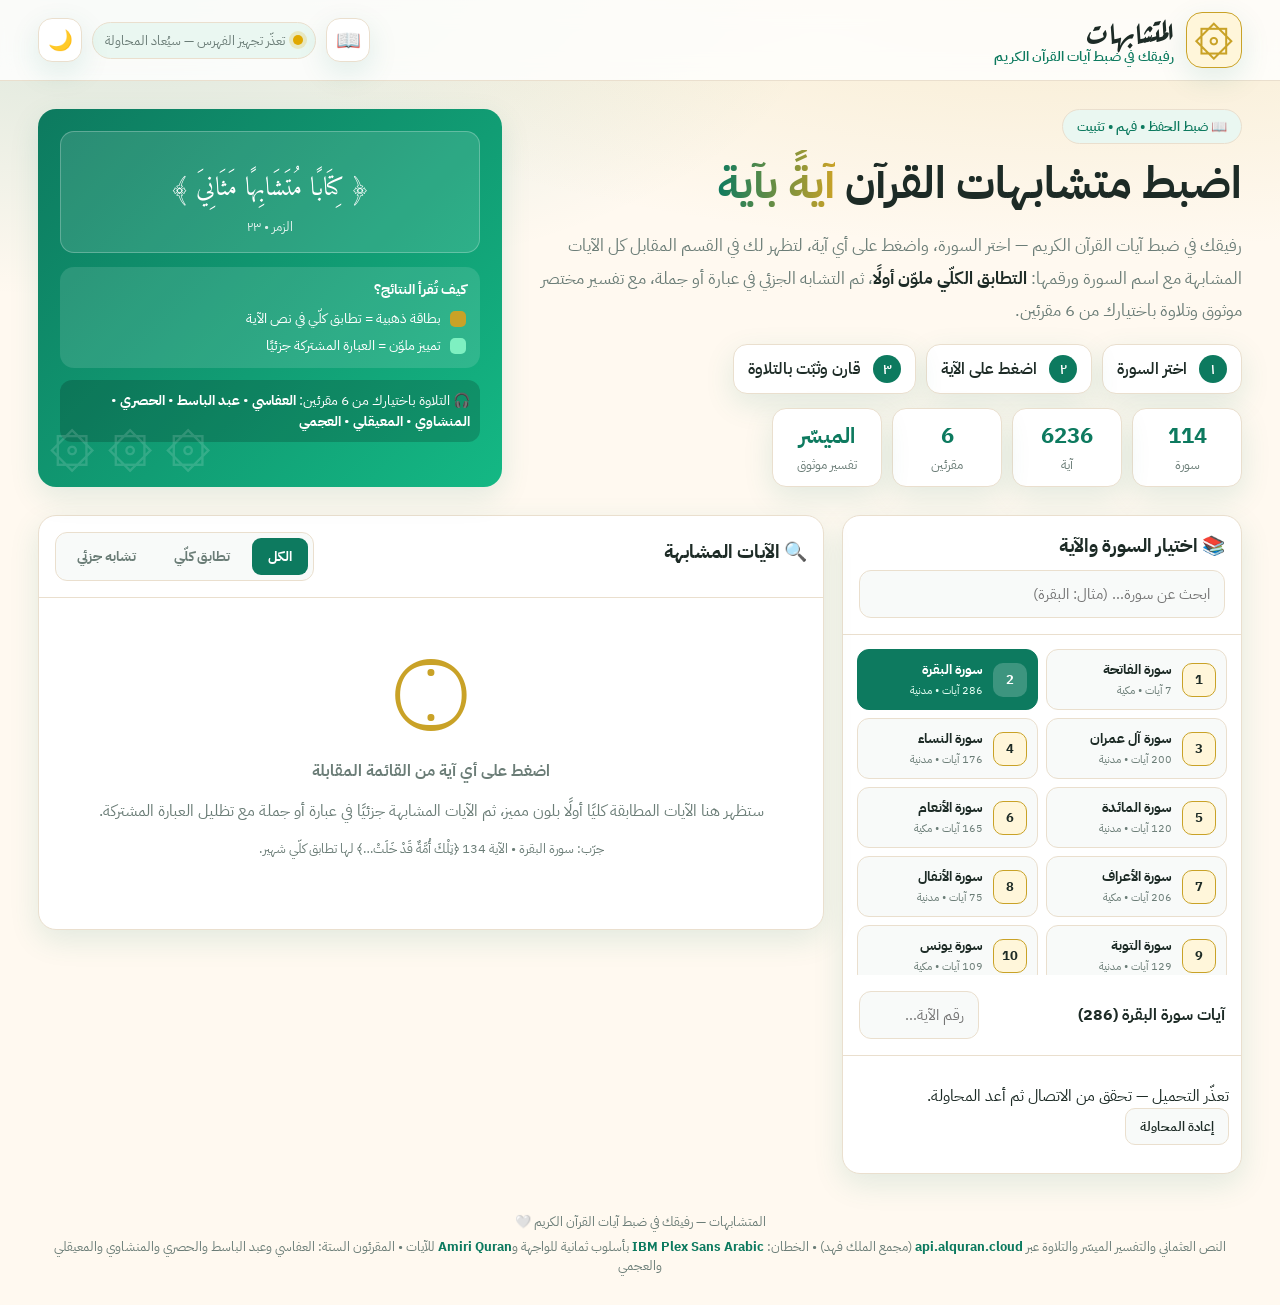
==== commit 0383b242: "إضافة pop-up تثبيت التطبيق (PWA Install Prompt) مع زر تثبيت مباشر" ====
--- a/index.html
+++ b/index.html
@@ -148,29 +148,43 @@
       });
   }
 
-  /* إشعار تثبيت التطبيق (PWA Install Badge) */
+  /* pop-up تثبيت التطبيق (PWA Install Prompt) */
   let deferredInstallPrompt = null;
 
-  const installBadge = document.createElement("div");
-  installBadge.className = "install-badge";
-  installBadge.innerHTML = `
-    <div class="install-badge-icon">📱</div>
-    <div class="install-badge-text">تثبيت التطبيق</div>
+  const installPopupOverlay = document.createElement("div");
+  installPopupOverlay.className = "install-popup-overlay";
+  installPopupOverlay.innerHTML = `
+    <div class="install-popup-card">
+      <div class="install-popup-header">
+        <div class="install-popup-icon">📱</div>
+        <h3>تثبيت تطبيق المتشابهات</h3>
+      </div>
+      <div class="install-popup-body">
+        تثبت التطبيق على هاتفك للوصول السريع إلى القرآن الكريم ومقارنة المتشابهات دون الحاجة لفتح المتصفح في كل مرة.
+      </div>
+      <div class="install-popup-actions">
+        <button class="install-popup-btn-secondary" id="closeInstallPopup">لاحقاً</button>
+        <button class="install-popup-btn-primary" id="installAppBtn">تثبيت الآن</button>
+      </div>
+    </div>
   `;
-  document.body.appendChild(installBadge);
-
-  function showInstallBadge(){
+  document.body.appendChild(installPopupOverlay);
+
+  const closeBtn = document.getElementById("closeInstallPopup");
+  const installBtn = document.getElementById("installAppBtn");
+
+  function showInstallPopup(){
     if(localStorage.getItem("mutashabihat-install-dismissed") === "true") return;
-    installBadge.classList.remove("hidden");
+    installPopupOverlay.classList.remove("hidden");
   }
 
   window.addEventListener("beforeinstallprompt", (e)=>{
     e.preventDefault();
     deferredInstallPrompt = e;
-    showInstallBadge();
+    showInstallPopup();
   });
 
-  installBadge.addEventListener("click", async ()=>{
+  installBtn.addEventListener("click", async ()=>{
     if(deferredInstallPrompt){
       deferredInstallPrompt.prompt();
       const { outcome } = await deferredInstallPrompt.userChoice;
@@ -179,12 +193,16 @@
       }
       deferredInstallPrompt = null;
     }
-    installBadge.classList.add("hidden");
+    installPopupOverlay.classList.add("hidden");
+  });
+
+  closeBtn.addEventListener("click", ()=>{
+    localStorage.setItem("mutashabihat-install-dismissed", "true");
+    installPopupOverlay.classList.add("hidden");
   });
 
   if(window.matchMedia("(display-mode: standalone)").matches){
     localStorage.setItem("mutashabihat-install-dismissed", "true");
-    installBadge.classList.add("hidden");
   }
 </script>
 </body>
--- a/styles.css
+++ b/styles.css
@@ -203,12 +203,39 @@
 ::-webkit-scrollbar-thumb{background:var(--primary);border-radius:99px;opacity:.6}
 ::-webkit-scrollbar-track{background:transparent}
 
-@media (max-width:980px){
-  .hero-inner{grid-template-columns:1fr}
-  .layout{grid-template-columns:1fr}
-  .sel-audio{grid-template-columns:1fr}
-  .surah-grid{grid-template-columns:1fr 1fr}
-}
+/* ===== pop-up تثبيت التطبيق ===== */
+.install-popup-overlay{
+  position:fixed;
+  top:0;left:0;right:0;bottom:0;
+  background:rgba(13,122,95,.35);
+  backdrop-filter:blur(4px);
+  z-index:2000;
+  display:none;
+  align-items:center;
+  justify-content:center;
+  padding:20px;
+  animation:fadeIn 0.3s ease-out;
+}
+.install-popup-overlay.hidden{display:none!important}
+.install-popup-card{
+  background:var(--card);
+  border:1px solid var(--border);
+  border-radius:20px;
+  padding:24px;
+  max-width:420px;
+  width:100%;
+  box-shadow:0 25px 50px rgba(0,0,0,.3);
+  animation:slideUp 0.4s ease-out;
+}
+.install-popup-header{display:flex;align-items:center;gap:12px;margin-bottom:12px}
+.install-popup-icon{width:48px;height:48px;border-radius:14px;background:var(--goldbg);border:1px solid var(--full-border);color:var(--primary);display:grid;place-items:center;font-size:24px;flex-shrink:0}
+.install-popup-header h3{margin:0;font-size:18px;color:var(--text);font-weight:700}
+.install-popup-body{color:var(--muted);font-size:14px;line-height:1.6;margin-bottom:22px}
+.install-popup-actions{display:flex;gap:12px}
+.install-popup-btn-primary{flex:1;background:var(--primary);color:#fff;border:none;border-radius:12px;padding:12px 18px;font-weight:700;font-family:inherit;font-size:15px;cursor:pointer}
+.install-popup-btn-primary:hover{opacity:.9;transform:translateY(-1px)}
+.install-popup-btn-secondary{background:transparent;color:var(--text);border:1px solid var(--border);border-radius:12px;padding:12px 18px;font-weight:600;font-family:inherit;font-size:14px;cursor:pointer}
+.install-popup-btn-secondary:hover{background:var(--chip);border-color:var(--primary)}
 
 /* ===== شارة تثبيت التطبيق ===== */
 .install-badge{
@@ -239,6 +266,15 @@
 @keyframes slideInRight{from{transform:translateX(40px);opacity:0}to{transform:translateX(0);opacity:1}}
 @media (max-width:480px){
   .install-badge{bottom:16px;right:16px;padding:10px 14px}
+}
+
+@keyframes fadeIn{from{opacity:0}to{opacity:1}}
+@keyframes slideUp{from{transform:translateY(30px);opacity:0}to{transform:translateY(0);opacity:1}}
+@media (max-width:980px){
+  .hero-inner{grid-template-columns:1fr}
+  .layout{grid-template-columns:1fr}
+  .sel-audio{grid-template-columns:1fr}
+  .surah-grid{grid-template-columns:1fr 1fr}
 }
 
 /* ===== صفحة التفسير الميسر ===== */
